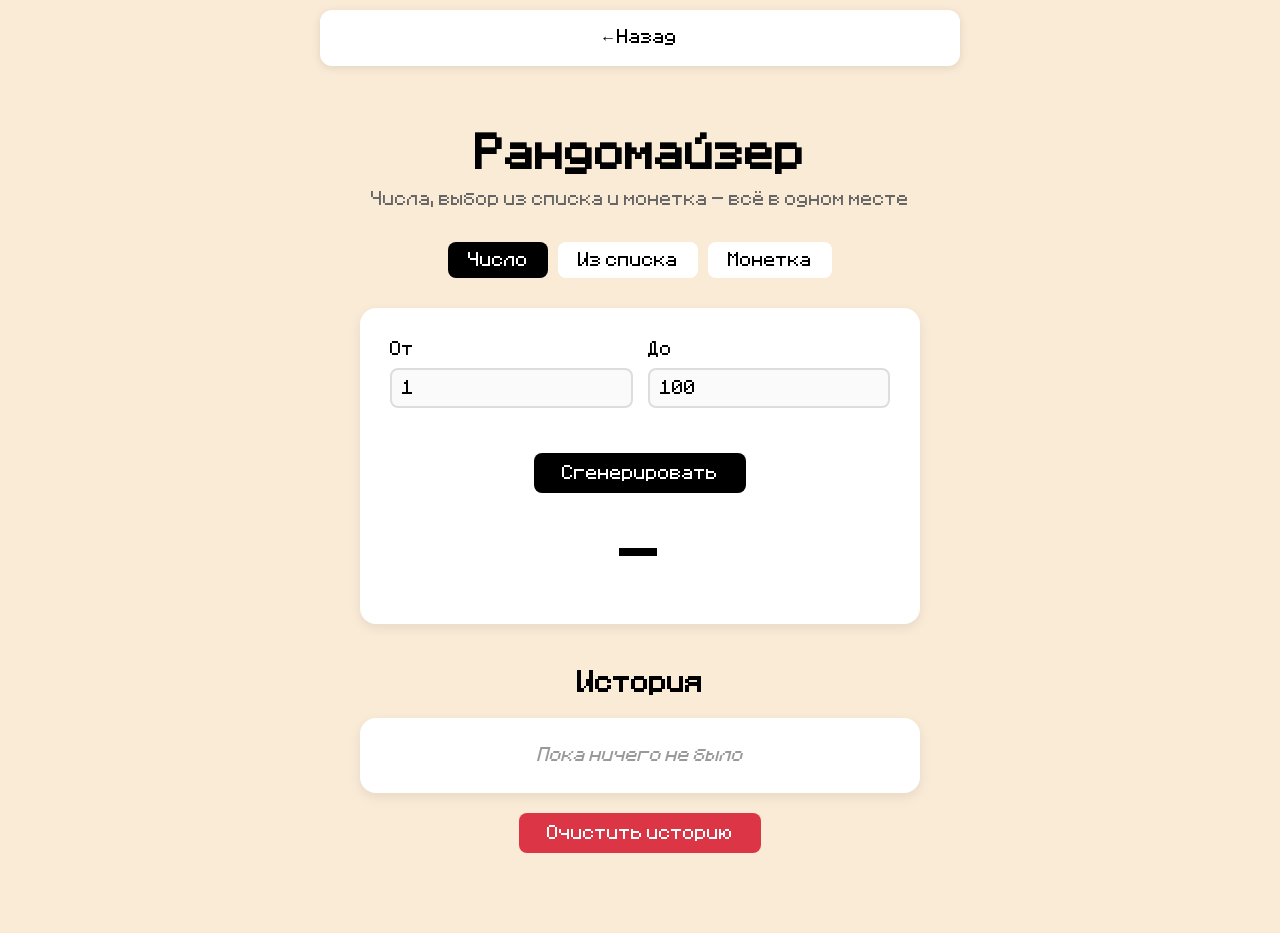
==== rand/index.html @ e82efb62 "Add files via upload" ====
<!DOCTYPE html>
<html lang="ru">
<head>
    <meta charset="UTF-8">
    <meta name="viewport" content="width=device-width, initial-scale=1.0">
    <title>Рандомайзер — Петпроекты</title>
    <link rel="stylesheet" href="style.css">

</head>
<script src="script.js"></script>
<body>
    <script src="script.js"></script>
    <header class="header">
        <nav>
            <a href="../../index.html" class="buttonHeader">← Назад</a>
        </nav>
    </header>

    <main class="randomizer">
        <h1>Рандомайзер</h1>
        <p class="subtitle">Числа, выбор из списка и монетка — всё в одном месте</p>

        <!-- Вкладки -->
        <div class="tabs">
            <button class="tab active" data-tab="number">Число</button>
            <button class="tab" data-tab="list">Из списка</button>
            <button class="tab" data-tab="coin">Монетка</button>
        </div>

        <!-- Панель: Число -->
        <div class="panel active" id="number">
            <div class="row">
                <label>
                    От
                    <input type="number" id="min" value="1">
                </label>
                <label>
                    До
                    <input type="number" id="max" value="100">
                </label>
            </div>
            <button class="btn" id="rollNumber">Сгенерировать</button>
            <div class="result" id="numberResult">—</div>
        </div>

        <!-- Панель: Из списка -->
        <div class="panel" id="list">
            <label>
                Варианты (каждый с новой строки)
                <textarea id="listInput">Пицца
Суши
Бургер
Паста
Шаурма</textarea>
            </label>
            <button class="btn" id="rollList">Выбрать</button>
            <div class="result" id="listResult">—</div>
        </div>

        <!-- Панель: Монетка -->
        <div class="panel" id="coin">
            <button class="btn" id="rollCoin">Подбросить</button>
            <div class="result" id="coinResult">—</div>
        </div>

        <!-- История -->
        <h2 class="history-title">История</h2>
        <ul class="history" id="history"></ul>
        <button class="btn btn-clear" id="clearHistory">Очистить историю</button>
    </main>
</body>
</html>
---- rand/style.css ----
@font-face {
    font-family: 'Minecraft';
    src: url('../../fonts/minecraft.ttf') format('truetype');
    font-weight: normal;
    font-style: normal;
}

* {
    margin: 0;
    padding: 0;
    box-sizing: border-box;
}

html {
    scroll-behavior: smooth;
}

body {
    background-color: antiquewhite;
    font-family: 'Minecraft', monospace;
    line-height: 1.6;
    padding-top: 90px;
    min-height: 100vh;
}

a,
a:link,
a:visited {
    color: black;
    text-decoration: none;
}

.header {
    position: fixed;
    top: 10px;
    left: 50%;
    transform: translateX(-50%);
    z-index: 1000;
    width: 50%;
    padding: 15px 20px;
    background-color: white;
    border-radius: 0.75em;
    box-shadow: 0 2px 10px rgba(0, 0, 0, 0.1);
    text-align: center;
}

.buttonHeader {
    font-weight: 500;
    transition: opacity 0.2s;
}

.buttonHeader:hover {
    opacity: 0.6;
}

.randomizer {
    max-width: 600px;
    margin: 0 auto;
    padding: 40px 20px 80px;
}

h1 {
    font-size: 2.5rem;
    text-align: center;
    margin-bottom: 10px;
    line-height: 1.2;
}

.subtitle {
    text-align: center;
    color: #666;
    margin-bottom: 30px;
    font-size: 0.95rem;
}

.tabs {
    display: flex;
    gap: 10px;
    margin-bottom: 30px;
    justify-content: center;
    flex-wrap: wrap;
}

.tab {
    padding: 10px 20px;
    border: none;
    background: white;
    border-radius: 0.5em;
    cursor: pointer;
    font-size: 1rem;
    font-weight: 500;
    font-family: inherit;
    transition: transform 0.2s, background 0.2s;
}

.tab:hover {
    transform: scale(1.05);
}

.tab.active {
    background: black;
    color: white;
}

.panel {
    display: none;
    background: white;
    padding: 30px;
    border-radius: 1em;
    box-shadow: 0 4px 12px rgba(0, 0, 0, 0.08);
    text-align: center;
}

.panel.active {
    display: block;
}

.row {
    display: flex;
    gap: 15px;
    margin-bottom: 15px;
}

.row label {
    flex: 1;
}

.panel label {
    display: block;
    margin-bottom: 15px;
    font-weight: 500;
    text-align: left;
    font-size: 0.95rem;
}

.panel input,
.panel textarea {
    width: 100%;
    padding: 10px;
    margin-top: 5px;
    border: 2px solid #ddd;
    border-radius: 0.5em;
    font-size: 1rem;
    font-family: inherit;
    background: #fafafa;
    transition: border-color 0.2s;
}

.panel textarea {
    min-height: 130px;
    resize: vertical;
    line-height: 1.5;
}

.panel input:focus,
.panel textarea:focus {
    outline: none;
    border-color: black;
    background: white;
}

.btn {
    display: inline-block;
    padding: 12px 28px;
    margin-top: 15px;
    background: black;
    color: white;
    border: none;
    border-radius: 0.5em;
    font-size: 1rem;
    font-weight: 500;
    font-family: inherit;
    cursor: pointer;
    transition: transform 0.2s, opacity 0.2s;
}

.btn:hover {
    transform: scale(1.05);
    opacity: 0.85;
}

.btn:active {
    transform: scale(0.98);
}

.btn-clear {
    background: #dc3545;
    margin-top: 20px;
    display: block;
    margin-left: auto;
    margin-right: auto;
}

.result {
    margin-top: 25px;
    font-size: 3rem;
    font-weight: 700;
    min-height: 60px;
    display: flex;
    align-items: center;
    justify-content: center;
    color: black;
    word-break: break-word;
    padding: 0 10px;
}

.result.pop {
    animation: pop 0.35s ease;
}

@keyframes pop {
    0%   { transform: scale(0.5); opacity: 0; }
    70%  { transform: scale(1.1); }
    100% { transform: scale(1); opacity: 1; }
}

.history-title {
    margin-top: 40px;
    margin-bottom: 15px;
    font-size: 1.5rem;
    text-align: center;
}

.history {
    list-style: none;
    background: white;
    border-radius: 1em;
    padding: 15px 20px;
    box-shadow: 0 4px 12px rgba(0, 0, 0, 0.08);
    max-height: 300px;
    overflow-y: auto;
}

.history li {
    padding: 8px 0;
    border-bottom: 1px solid #eee;
    font-size: 0.9rem;
    line-height: 1.4;
}

.history li:last-child {
    border-bottom: none;
}

.history:empty::after {
    content: "Пока ничего не было";
    color: #999;
    font-style: italic;
    display: block;
    text-align: center;
    padding: 10px 0;
}

@media (max-width: 768px) {
    .header {
        width: 90%;
    }

    h1 {
        font-size: 1.8rem;
    }

    .result {
        font-size: 2rem;
    }

    .row {
        flex-direction: column;
        gap: 0;
    }

    .randomizer {
        padding: 30px 15px 60px;
    }
}
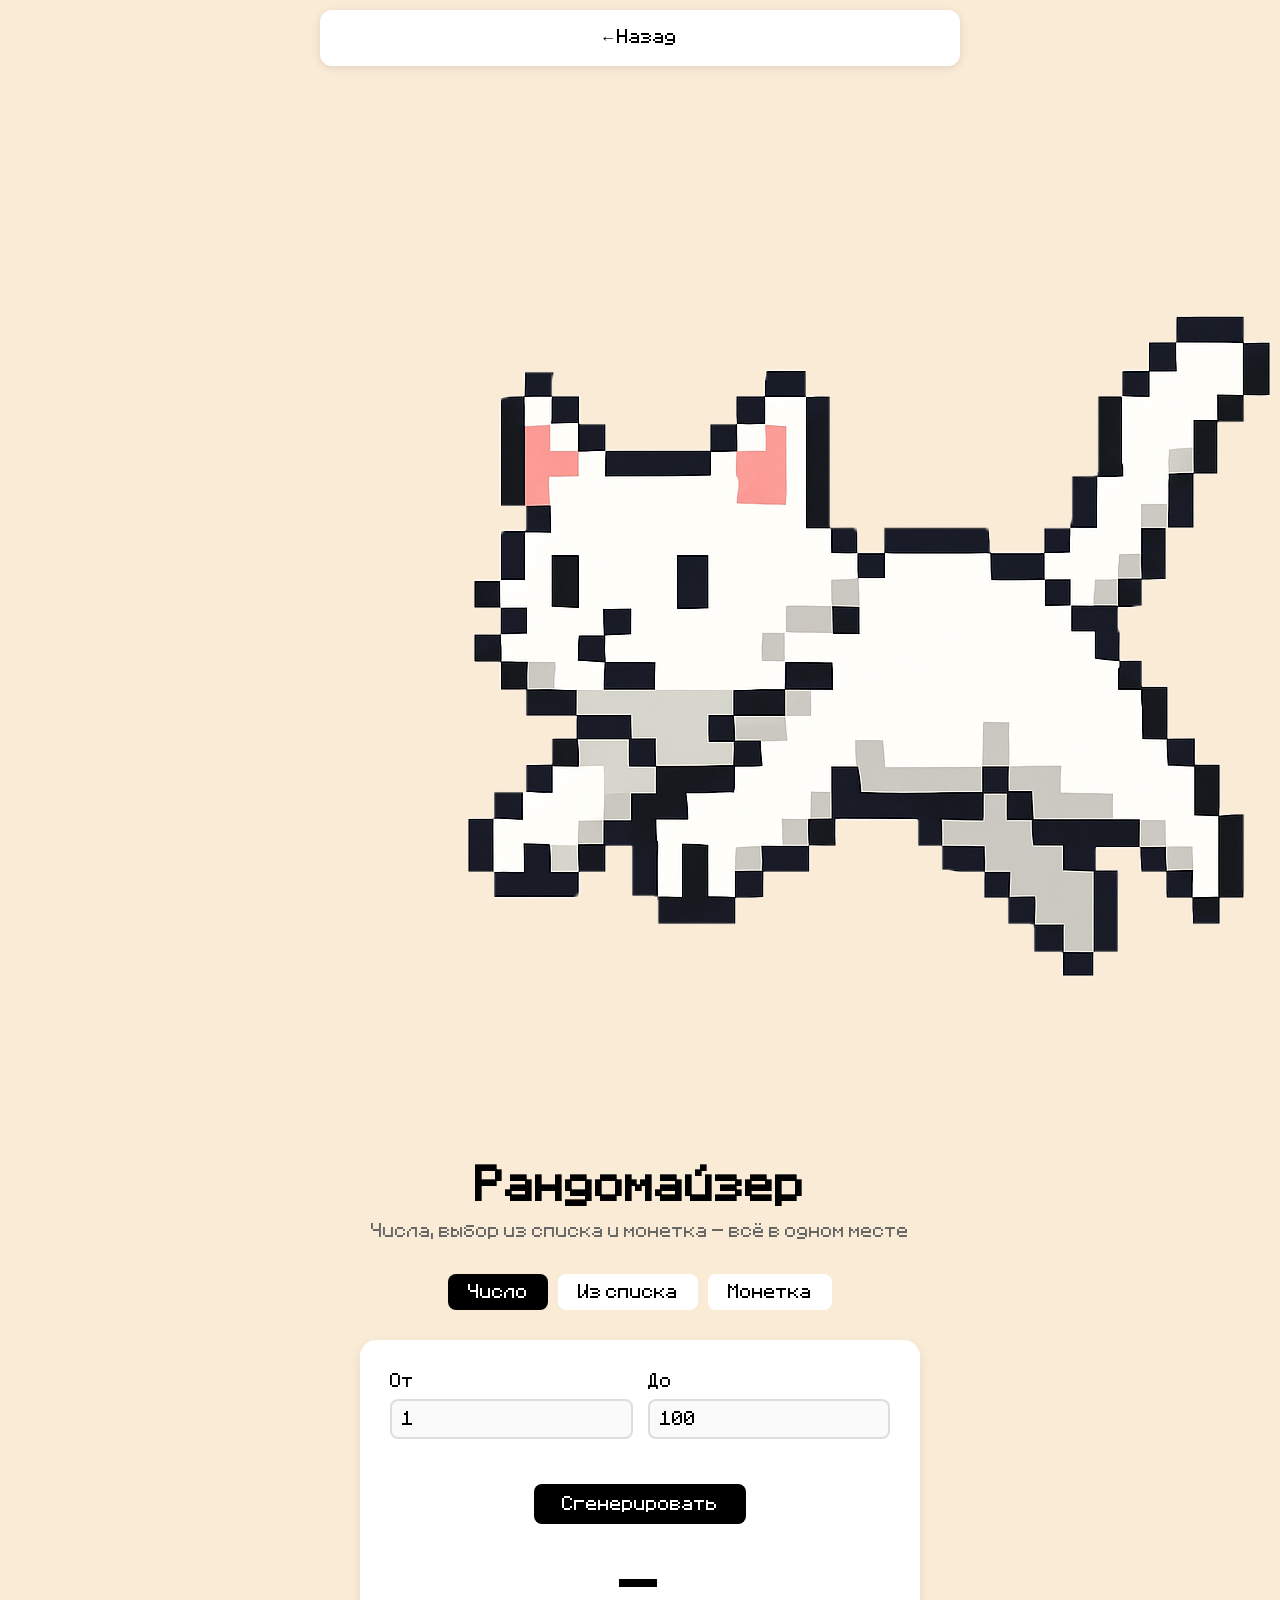
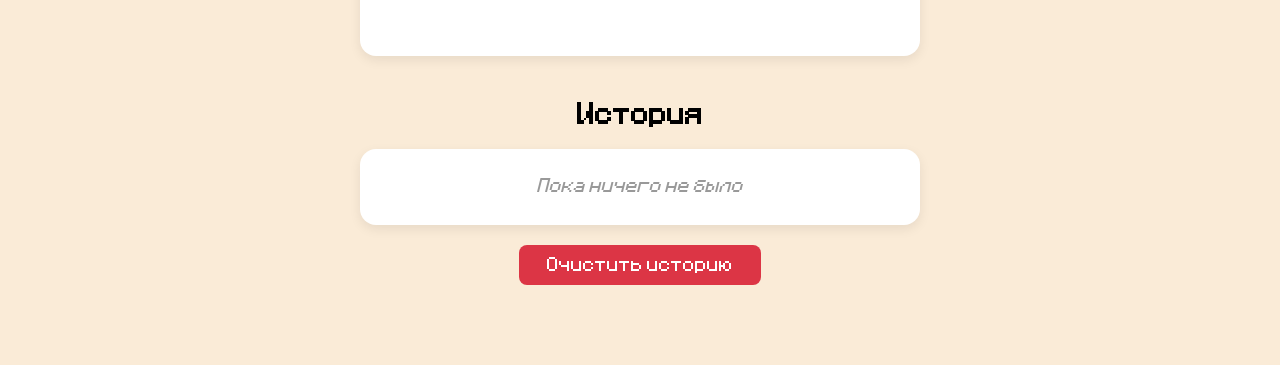
==== commit cf9054e0: "Add files via upload" ====
--- a/rand/index.html
+++ b/rand/index.html
@@ -3,31 +3,29 @@
 <head>
     <meta charset="UTF-8">
     <meta name="viewport" content="width=device-width, initial-scale=1.0">
-    <title>Рандомайзер — Петпроекты</title>
+    <title>Рандомайзер</title>
     <link rel="stylesheet" href="style.css">
-
+    <link rel="icon" type="image/png" href="../favicon.png">
 </head>
-<script src="script.js"></script>
 <body>
     <script src="script.js"></script>
     <header class="header">
         <nav>
-            <a href="../../index.html" class="buttonHeader">← Назад</a>
+            <a href="../index.html" class="buttonHeader">← Назад</a>
         </nav>
     </header>
 
     <main class="randomizer">
+        <img src="../images/cat.png" alt="Моя кошка" class="cat-photo">
         <h1>Рандомайзер</h1>
         <p class="subtitle">Числа, выбор из списка и монетка — всё в одном месте</p>
 
-        <!-- Вкладки -->
         <div class="tabs">
             <button class="tab active" data-tab="number">Число</button>
             <button class="tab" data-tab="list">Из списка</button>
             <button class="tab" data-tab="coin">Монетка</button>
         </div>
 
-        <!-- Панель: Число -->
         <div class="panel active" id="number">
             <div class="row">
                 <label>
@@ -43,7 +41,6 @@
             <div class="result" id="numberResult">—</div>
         </div>
 
-        <!-- Панель: Из списка -->
         <div class="panel" id="list">
             <label>
                 Варианты (каждый с новой строки)
@@ -57,13 +54,11 @@
             <div class="result" id="listResult">—</div>
         </div>
 
-        <!-- Панель: Монетка -->
         <div class="panel" id="coin">
             <button class="btn" id="rollCoin">Подбросить</button>
             <div class="result" id="coinResult">—</div>
         </div>
 
-        <!-- История -->
         <h2 class="history-title">История</h2>
         <ul class="history" id="history"></ul>
         <button class="btn btn-clear" id="clearHistory">Очистить историю</button>
--- a/rand/style.css
+++ b/rand/style.css
@@ -1,6 +1,6 @@
 @font-face {
     font-family: 'Minecraft';
-    src: url('../../fonts/minecraft.ttf') format('truetype');
+    src: url('../fonts/minecraft.ttf') format('truetype');
     font-weight: normal;
     font-style: normal;
 }
